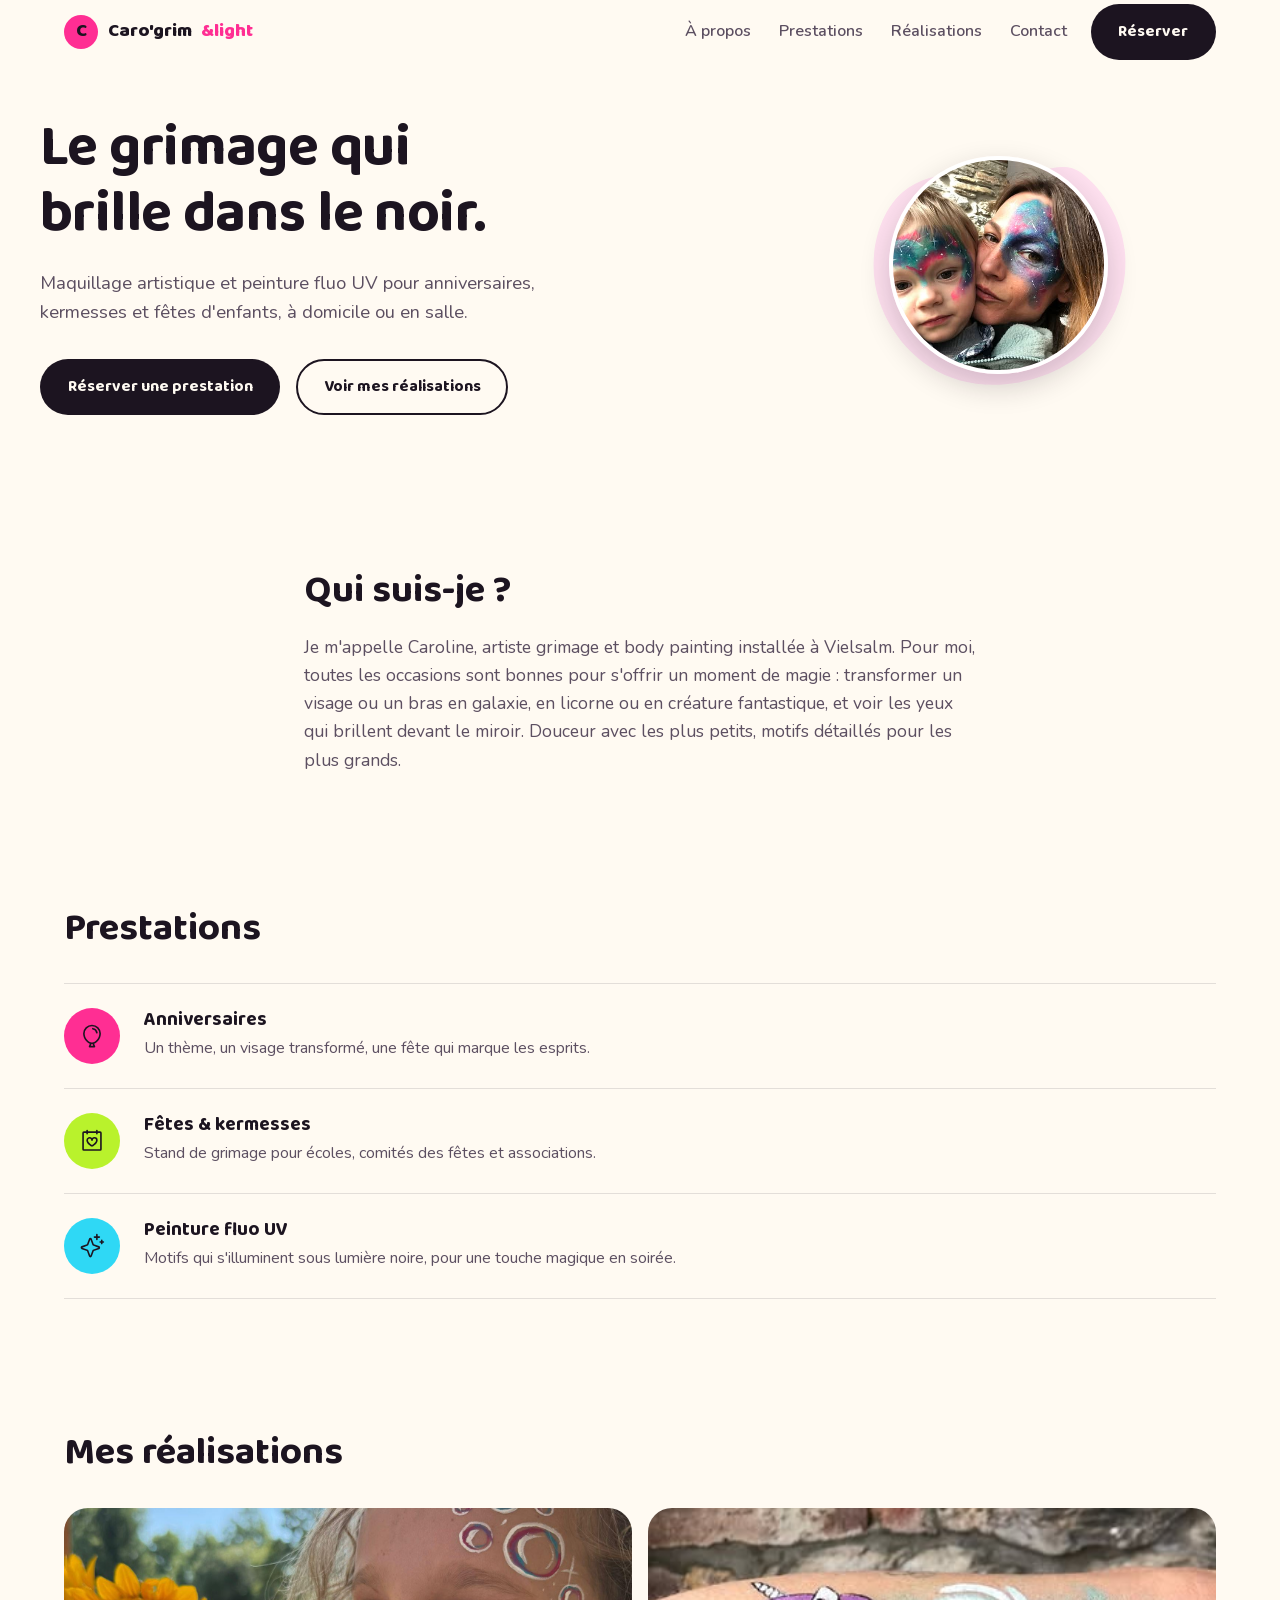
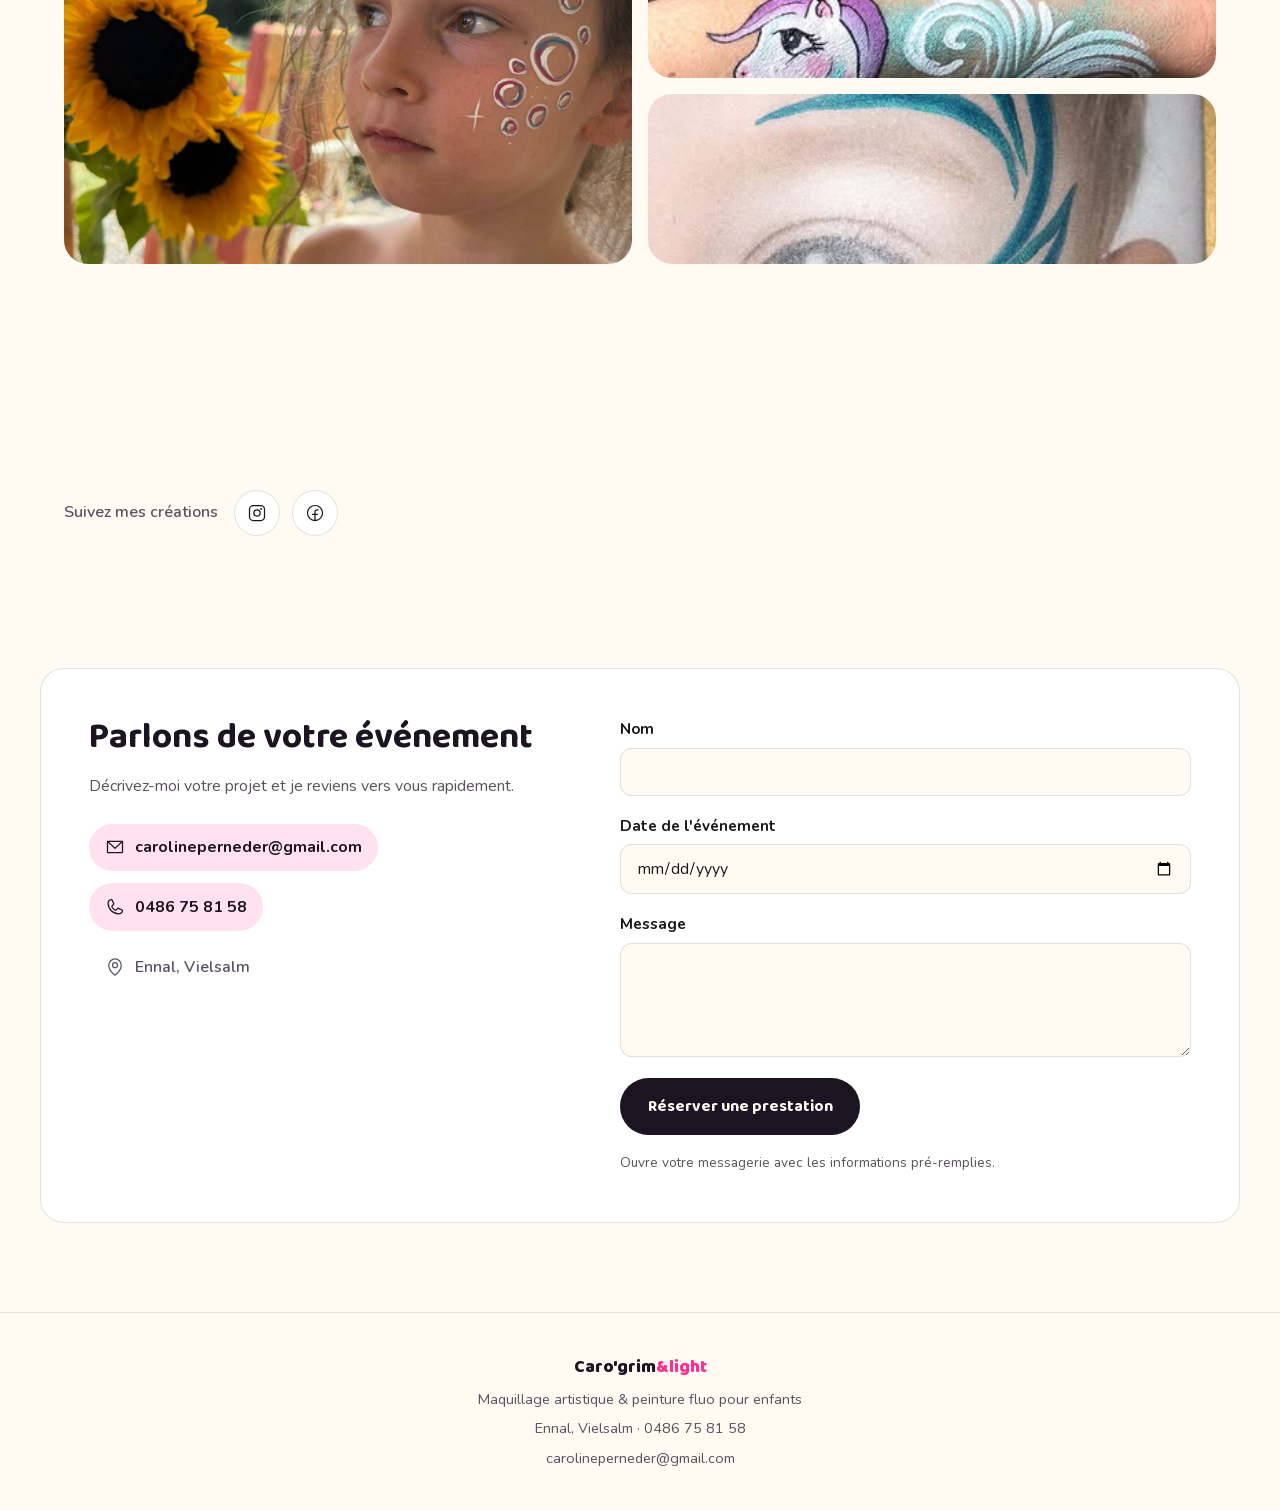
==== index.html @ 5c0d9c8d "Site initial Caro'grim&light Site vitrine pour l'activité de maquillage artistique et peinture fluo," ====
<!DOCTYPE html>
<html lang="fr">
<head>
<meta charset="UTF-8">
<meta name="viewport" content="width=device-width, initial-scale=1.0">
<title>Caro'grim&light — Maquillage artistique &amp; peinture fluo pour enfants</title>
<meta name="description" content="Caro'grim&light : maquillage artistique et peinture fluo UV pour anniversaires, kermesses et fêtes d'enfants.">
<link rel="stylesheet" href="styles.css">
</head>
<body>

<a class="skip-link" href="#contenu">Aller au contenu</a>

<header class="nav">
  <div class="nav-inner">
    <a class="nav-brand" href="#accueil">
      <span class="nav-brand-mark" aria-hidden="true">C</span>
      Caro'grim<span class="accent-text">&amp;light</span>
    </a>
    <nav class="nav-links" aria-label="Navigation principale">
      <a href="#apropos">À propos</a>
      <a href="#prestations">Prestations</a>
      <a href="#realisations">Réalisations</a>
      <a href="#contact">Contact</a>
    </nav>
    <a class="btn btn-primary nav-cta" href="#contact">Réserver</a>
  </div>
</header>

<main id="contenu">

  <section class="hero" id="accueil">
    <div class="hero-inner">
      <div class="hero-copy">
        <h1>Le grimage qui brille dans le noir.</h1>
        <p class="hero-sub">Maquillage artistique et peinture fluo UV pour anniversaires, kermesses et fêtes d'enfants, à domicile ou en salle.</p>
        <div class="hero-actions">
          <a class="btn btn-primary" href="#contact">Réserver une prestation</a>
          <a class="btn btn-ghost" href="#realisations">Voir mes réalisations</a>
        </div>
      </div>
      <div class="hero-visual">
        <div class="avatar-badge">
          <svg class="avatar-blob avatar-blob-1" viewBox="0 0 200 200" aria-hidden="true"><path fill="currentColor" d="M52.6,-58.6C67.4,-47.3,77.8,-29.2,80.1,-9.9C82.5,9.5,76.8,30,64.5,45.3C52.1,60.7,33.2,70.9,13.4,74.7C-6.4,78.6,-27.2,76,-44.5,64.7C-61.8,53.5,-75.6,33.6,-79.1,11.7C-82.6,-10.2,-75.8,-34.1,-61.3,-46.5C-46.9,-58.9,-24.7,-59.8,-3.4,-56.1C17.9,-52.4,37.8,-69.9,52.6,-58.6Z" transform="translate(100 100)"/></svg>
          <img class="avatar-photo" src="assets/images/avatar-caroline.jpg" alt="Caroline, de Caro'grim&light, avec un maquillage artistique galaxie">
        </div>
      </div>
    </div>
  </section>

  <section class="about" id="apropos">
    <div class="section-inner about-inner reveal">
      <h2>Qui suis-je ?</h2>
      <p>Je m'appelle Caroline, artiste grimage et body painting installée à Vielsalm. Pour moi, toutes les occasions sont bonnes pour s'offrir un moment de magie : transformer un visage ou un bras en galaxie, en licorne ou en créature fantastique, et voir les yeux qui brillent devant le miroir. Douceur avec les plus petits, motifs détaillés pour les plus grands.</p>
    </div>
  </section>

  <section class="services" id="prestations">
    <div class="section-inner">
      <h2>Prestations</h2>
      <ul class="service-list">
        <li class="service-row reveal">
          <span class="service-icon service-icon-pink icon-balloon" aria-hidden="true"></span>
          <div class="service-text">
            <h3>Anniversaires</h3>
            <p>Un thème, un visage transformé, une fête qui marque les esprits.</p>
          </div>
        </li>
        <li class="service-row reveal">
          <span class="service-icon service-icon-lime icon-calendar-heart" aria-hidden="true"></span>
          <div class="service-text">
            <h3>Fêtes &amp; kermesses</h3>
            <p>Stand de grimage pour écoles, comités des fêtes et associations.</p>
          </div>
        </li>
        <li class="service-row reveal">
          <span class="service-icon service-icon-sky icon-sparkle" aria-hidden="true"></span>
          <div class="service-text">
            <h3>Peinture fluo UV</h3>
            <p>Motifs qui s'illuminent sous lumière noire, pour une touche magique en soirée.</p>
          </div>
        </li>
      </ul>
    </div>
  </section>

  <section class="gallery" id="realisations">
    <div class="section-inner">
      <h2>Mes réalisations</h2>
      <div class="gallery-grid">
        <div class="gallery-tile gallery-tile-a reveal">
          <img src="assets/images/gallery-sunflower-bubbles.jpg" alt="Maquillage bulles pastel sur le front d'une petite fille, devant des tournesols" loading="lazy">
        </div>
        <div class="gallery-tile gallery-tile-b reveal">
          <img src="assets/images/gallery-unicorn-arm.jpg" alt="Licorne peinte sur un avant-bras" loading="lazy">
        </div>
        <div class="gallery-tile gallery-tile-c reveal">
          <img src="assets/images/gallery-tribal-wave.jpg" alt="Motif tribal bleu près de l'œil" loading="lazy">
        </div>
        <div class="gallery-tile gallery-tile-d reveal">
          <img src="assets/images/gallery-galaxy-child.jpg" alt="Maquillage galaxie sur le visage d'un enfant" loading="lazy">
        </div>
      </div>
      <div class="social-row">
        <p>Suivez mes créations</p>
        <div class="social-links">
          <a class="social-btn" href="#" aria-label="Instagram">
            <span class="icon-instagram" aria-hidden="true"></span>
          </a>
          <a class="social-btn" href="#" aria-label="Facebook">
            <span class="icon-facebook" aria-hidden="true"></span>
          </a>
        </div>
      </div>
    </div>
  </section>

  <section class="contact" id="contact">
    <div class="section-inner contact-inner reveal">
      <div class="contact-copy">
        <h2>Parlons de votre événement</h2>
        <p>Décrivez-moi votre projet et je reviens vers vous rapidement.</p>
        <div class="contact-details">
          <a class="contact-direct" href="mailto:carolineperneder@gmail.com">
            <span class="icon-envelope" aria-hidden="true"></span>
            carolineperneder@gmail.com
          </a>
          <a class="contact-direct" href="tel:+32486758158">
            <span class="icon-phone" aria-hidden="true"></span>
            0486 75 81 58
          </a>
          <p class="contact-location">
            <span class="icon-map-pin" aria-hidden="true"></span>
            Ennal, Vielsalm
          </p>
        </div>
      </div>
      <form class="contact-form" id="contactForm">
        <div class="field">
          <label for="nom">Nom</label>
          <input type="text" id="nom" name="nom" required autocomplete="name">
        </div>
        <div class="field">
          <label for="date">Date de l'événement</label>
          <input type="date" id="date" name="date">
        </div>
        <div class="field">
          <label for="message">Message</label>
          <textarea id="message" name="message" rows="4" required></textarea>
        </div>
        <button type="submit" class="btn btn-primary form-submit">Réserver une prestation</button>
        <p class="form-hint">Ouvre votre messagerie avec les informations pré-remplies.</p>
      </form>
    </div>
  </section>

</main>

<footer class="footer">
  <div class="section-inner footer-inner">
    <p class="footer-brand">Caro'grim<span class="accent-text">&amp;light</span></p>
    <p>Maquillage artistique &amp; peinture fluo pour enfants</p>
    <p>Ennal, Vielsalm &middot; <a href="tel:+32486758158">0486 75 81 58</a></p>
    <a href="mailto:carolineperneder@gmail.com">carolineperneder@gmail.com</a>
  </div>
</footer>

<script src="script.js"></script>
</body>
</html>
---- styles.css ----
/* ---------- Fonts ---------- */
@font-face {
  font-family: 'Baloo 2';
  font-style: normal;
  font-weight: 500 800;
  font-display: swap;
  src: url('assets/fonts/baloo2-variable.woff2') format('woff2');
}
@font-face {
  font-family: 'Nunito';
  font-style: normal;
  font-weight: 300 800;
  font-display: swap;
  src: url('assets/fonts/nunito-variable.woff2') format('woff2');
}

/* ---------- Tokens ---------- */
:root {
  color-scheme: light;
  --bg: #fffaf2;
  --surface: #ffffff;
  --text: #1c1420;
  --text-soft: #5c4f61;
  --border: rgba(28, 20, 32, 0.12);
  --pink: #ff2e93;
  --lime: #b9f22c;
  --sky: #2fd8f5;
  --pink-tint: #ffe1f0;
  --lime-tint: #e9fbc9;
  --sky-tint: #d9f8fd;
  --radius-soft: 24px;
  --radius-field: 12px;
  --shadow-color: 28 20 32;
  --max-w: 1200px;
}

@media (prefers-color-scheme: dark) {
  :root {
    color-scheme: dark;
    --bg: #16101d;
    --surface: #201830;
    --text: #f8f1f6;
    --text-soft: #c6b7cc;
    --border: rgba(248, 241, 246, 0.14);
    --pink: #ff5aa8;
    --lime: #c9ff5e;
    --sky: #5fe6ff;
    --pink-tint: #3a1a30;
    --lime-tint: #22301a;
    --sky-tint: #163038;
    --shadow-color: 0 0 0;
  }
}

* { box-sizing: border-box; }
html { scroll-behavior: smooth; }
@media (prefers-reduced-motion: reduce) {
  html { scroll-behavior: auto; }
}

body {
  margin: 0;
  background: var(--bg);
  color: var(--text);
  font-family: 'Nunito', system-ui, sans-serif;
  font-weight: 400;
  line-height: 1.6;
  -webkit-font-smoothing: antialiased;
}

h1, h2, h3 {
  font-family: 'Baloo 2', system-ui, sans-serif;
  font-weight: 700;
  line-height: 1.15;
  margin: 0;
  color: var(--text);
}

p { margin: 0; }

a {
  color: inherit;
  text-decoration: none;
}

.accent-text { color: var(--pink); }

.skip-link {
  position: absolute;
  left: -999px;
  top: 0;
  background: var(--text);
  color: var(--bg);
  padding: 0.75rem 1.25rem;
  border-radius: 0 0 var(--radius-field) 0;
  z-index: 100;
}
.skip-link:focus {
  left: 0;
}

.section-inner {
  max-width: var(--max-w);
  margin: 0 auto;
  padding: 0 1.5rem;
}

:focus-visible {
  outline: 3px solid var(--pink);
  outline-offset: 3px;
}

/* ---------- Buttons ---------- */
.btn {
  display: inline-flex;
  align-items: center;
  justify-content: center;
  gap: 0.5rem;
  padding: 0.85rem 1.6rem;
  border-radius: 999px;
  font-family: 'Baloo 2', system-ui, sans-serif;
  font-weight: 700;
  font-size: 1rem;
  white-space: nowrap;
  border: 2px solid transparent;
  cursor: pointer;
  transition: transform 0.15s ease, box-shadow 0.2s ease, background 0.2s ease;
}
.btn:active { transform: translateY(1px) scale(0.98); }

.btn-primary {
  background: var(--text);
  color: var(--bg);
}
.btn-primary:hover {
  box-shadow: 0 8px 20px rgb(var(--shadow-color) / 0.22);
  transform: translateY(-2px);
}

.btn-ghost {
  background: transparent;
  color: var(--text);
  border-color: var(--text);
}
.btn-ghost:hover {
  background: var(--text);
  color: var(--bg);
}

/* ---------- Nav ---------- */
.nav {
  position: sticky;
  top: 0;
  z-index: 50;
  background: rgb(var(--shadow-color) / 0);
  backdrop-filter: blur(0px);
}
.nav-inner {
  max-width: var(--max-w);
  margin: 0 auto;
  padding: 0.9rem 1.5rem;
  display: flex;
  align-items: center;
  gap: 1.5rem;
  height: 64px;
}
.nav-brand {
  display: flex;
  align-items: center;
  gap: 0.6rem;
  font-family: 'Baloo 2', system-ui, sans-serif;
  font-weight: 800;
  font-size: 1.15rem;
  margin-right: auto;
}
.nav-brand-mark {
  display: inline-flex;
  align-items: center;
  justify-content: center;
  width: 34px;
  height: 34px;
  border-radius: 999px;
  background: var(--pink);
  color: var(--text);
  font-weight: 800;
}
.nav-links {
  display: flex;
  gap: 1.75rem;
  font-weight: 600;
}
.nav-links a {
  color: var(--text-soft);
  transition: color 0.15s ease;
}
.nav-links a:hover { color: var(--text); }

@media (max-width: 768px) {
  .nav-links { display: none; }
}

/* ---------- Hero ---------- */
.hero {
  padding: clamp(2rem, 4vw, 4rem) 1.5rem clamp(3rem, 6vw, 5rem);
}
.hero-inner {
  max-width: var(--max-w);
  margin: 0 auto;
  display: grid;
  grid-template-columns: 1.15fr 0.85fr;
  gap: clamp(2rem, 5vw, 4rem);
  align-items: center;
}
.hero h1 {
  font-size: clamp(2.4rem, 5vw, 3.6rem);
  letter-spacing: -0.01em;
  max-width: 14ch;
}
.hero-sub {
  margin-top: 1.25rem;
  font-size: 1.15rem;
  color: var(--text-soft);
  max-width: 46ch;
}
.hero-actions {
  margin-top: 2rem;
  display: flex;
  flex-wrap: wrap;
  gap: 1rem;
}

.hero-visual {
  display: flex;
  flex-direction: column;
  align-items: center;
  gap: 1rem;
}
.avatar-badge {
  position: relative;
  width: min(280px, 70vw);
  aspect-ratio: 1;
  display: flex;
  align-items: center;
  justify-content: center;
}
.avatar-blob {
  position: absolute;
  inset: 0;
  width: 100%;
  height: 100%;
}
.avatar-blob-1 { color: var(--pink-tint); transform: scale(1.12); }
.avatar-photo {
  position: relative;
  width: 78%;
  height: 78%;
  border-radius: 999px;
  object-fit: cover;
  border: 4px solid var(--surface);
  box-shadow: 0 12px 30px rgb(var(--shadow-color) / 0.2);
}

@media (max-width: 860px) {
  .hero-inner {
    grid-template-columns: 1fr;
    text-align: center;
  }
  .hero-sub { margin-inline: auto; }
  .hero-actions { justify-content: center; }
  .hero h1 { max-width: none; }
}

/* ---------- About ---------- */
.about {
  padding: clamp(3rem, 6vw, 5rem) 0;
}
.about-inner {
  max-width: 720px;
}
.about h2 {
  font-size: clamp(1.8rem, 3vw, 2.4rem);
  margin-bottom: 1.25rem;
}
.about p {
  font-size: 1.1rem;
  color: var(--text-soft);
}
/* ---------- Services ---------- */
.services {
  padding: clamp(2rem, 5vw, 3.5rem) 0 clamp(3rem, 6vw, 5rem);
}
.services h2 {
  font-size: clamp(1.8rem, 3vw, 2.4rem);
  margin-bottom: 2rem;
}
.service-list {
  list-style: none;
  margin: 0;
  padding: 0;
}
.service-row {
  display: flex;
  align-items: center;
  gap: 1.5rem;
  padding: 1.5rem 0;
  border-bottom: 1px solid var(--border);
}
.service-row:first-child { border-top: 1px solid var(--border); }

.service-icon {
  flex-shrink: 0;
  width: 56px;
  height: 56px;
  border-radius: 999px;
  display: flex;
  align-items: center;
  justify-content: center;
  position: relative;
}
.service-icon::before {
  content: "";
  display: block;
  width: 26px;
  height: 26px;
  background-color: var(--text);
  -webkit-mask-size: contain;
  mask-size: contain;
  -webkit-mask-repeat: no-repeat;
  mask-repeat: no-repeat;
  -webkit-mask-position: center;
  mask-position: center;
}
.service-icon-pink { background: var(--pink); }
.service-icon-lime { background: var(--lime); }
.service-icon-sky { background: var(--sky); }
.icon-balloon::before { -webkit-mask-image: url('assets/icons/balloon.svg'); mask-image: url('assets/icons/balloon.svg'); }
.icon-calendar-heart::before { -webkit-mask-image: url('assets/icons/calendar-heart.svg'); mask-image: url('assets/icons/calendar-heart.svg'); }
.icon-sparkle::before { -webkit-mask-image: url('assets/icons/sparkle.svg'); mask-image: url('assets/icons/sparkle.svg'); }

.service-text h3 {
  font-size: 1.2rem;
  margin-bottom: 0.3rem;
}
.service-text p {
  color: var(--text-soft);
}

/* ---------- Gallery ---------- */
.gallery {
  padding: clamp(2rem, 5vw, 3.5rem) 0 clamp(3rem, 6vw, 5rem);
}
.gallery h2 {
  font-size: clamp(1.8rem, 3vw, 2.4rem);
  margin-bottom: 2rem;
}
.gallery-grid {
  display: grid;
  grid-template-columns: repeat(6, 1fr);
  grid-auto-rows: 170px;
  gap: 1rem;
}
.gallery-tile {
  position: relative;
  border-radius: var(--radius-soft);
  overflow: hidden;
  background: var(--surface);
}
.gallery-tile img {
  position: absolute;
  inset: 0;
  width: 100%;
  height: 100%;
  object-fit: cover;
  transition: transform 0.4s cubic-bezier(0.16, 1, 0.3, 1);
}
.gallery-tile:hover img { transform: scale(1.05); }

.gallery-tile-a { grid-column: span 3; grid-row: span 2; }
.gallery-tile-b { grid-column: span 3; grid-row: span 1; }
.gallery-tile-c { grid-column: span 3; grid-row: span 1; }
.gallery-tile-d { grid-column: span 6; grid-row: span 1; }

@media (max-width: 768px) {
  .gallery-grid { grid-template-columns: repeat(2, 1fr); grid-auto-rows: 180px; }
  .gallery-tile-a { grid-column: span 2; grid-row: span 2; }
  .gallery-tile-b, .gallery-tile-c { grid-column: span 1; grid-row: span 1; }
  .gallery-tile-d { grid-column: span 2; grid-row: span 1; }
}

.social-row {
  margin-top: 2.5rem;
  display: flex;
  align-items: center;
  gap: 1rem;
  flex-wrap: wrap;
}
.social-row p {
  font-weight: 600;
  color: var(--text-soft);
}
.social-links {
  display: flex;
  gap: 0.75rem;
}
.social-btn {
  display: flex;
  align-items: center;
  justify-content: center;
  width: 46px;
  height: 46px;
  border-radius: 999px;
  background: var(--surface);
  border: 1px solid var(--border);
  transition: transform 0.15s ease, background 0.2s ease;
}
.social-btn:hover {
  background: var(--text);
  transform: translateY(-2px);
}
.social-btn:hover [class^="icon-"] {
  background-color: var(--bg);
}
.icon-instagram, .icon-facebook, .icon-envelope {
  width: 20px;
  height: 20px;
  background-color: var(--text);
  -webkit-mask-size: contain;
  mask-size: contain;
  -webkit-mask-repeat: no-repeat;
  mask-repeat: no-repeat;
  -webkit-mask-position: center;
  mask-position: center;
}
.icon-instagram { -webkit-mask-image: url('assets/icons/instagram-logo.svg'); mask-image: url('assets/icons/instagram-logo.svg'); }
.icon-facebook { -webkit-mask-image: url('assets/icons/facebook-logo.svg'); mask-image: url('assets/icons/facebook-logo.svg'); }
.icon-envelope { -webkit-mask-image: url('assets/icons/envelope-simple.svg'); mask-image: url('assets/icons/envelope-simple.svg'); flex-shrink: 0; }

/* ---------- Contact ---------- */
.contact {
  padding: clamp(2rem, 5vw, 3.5rem) 0 clamp(4rem, 7vw, 6rem);
}
.contact-inner {
  display: grid;
  grid-template-columns: 0.9fr 1.1fr;
  gap: clamp(2rem, 5vw, 4rem);
  background: var(--surface);
  border: 1px solid var(--border);
  border-radius: var(--radius-soft);
  padding: clamp(1.75rem, 4vw, 3rem);
}
.contact-copy h2 {
  font-size: clamp(1.7rem, 3vw, 2.2rem);
  margin-bottom: 1rem;
}
.contact-copy p {
  color: var(--text-soft);
  margin-bottom: 1.5rem;
}
.contact-details {
  display: flex;
  flex-direction: column;
  align-items: flex-start;
  gap: 0.75rem;
}
.contact-direct {
  display: inline-flex;
  align-items: center;
  gap: 0.6rem;
  font-weight: 700;
  color: var(--text);
  padding: 0.7rem 1rem;
  border-radius: 999px;
  background: var(--pink-tint);
  transition: transform 0.15s ease;
}
.contact-direct:hover { transform: translateY(-2px); }

.contact-location {
  display: inline-flex;
  align-items: center;
  gap: 0.6rem;
  color: var(--text-soft);
  font-weight: 600;
  padding: 0.7rem 1rem;
}
.icon-phone, .icon-map-pin {
  width: 20px;
  height: 20px;
  flex-shrink: 0;
  background-color: var(--text);
  -webkit-mask-size: contain;
  mask-size: contain;
  -webkit-mask-repeat: no-repeat;
  mask-repeat: no-repeat;
  -webkit-mask-position: center;
  mask-position: center;
}
.contact-location .icon-map-pin { background-color: var(--text-soft); }
.icon-phone { -webkit-mask-image: url('assets/icons/phone.svg'); mask-image: url('assets/icons/phone.svg'); }
.icon-map-pin { -webkit-mask-image: url('assets/icons/map-pin.svg'); mask-image: url('assets/icons/map-pin.svg'); }

.contact-form {
  display: flex;
  flex-direction: column;
  gap: 1.1rem;
}
.field {
  display: flex;
  flex-direction: column;
  gap: 0.4rem;
}
.field label {
  font-weight: 700;
  font-size: 0.95rem;
}
.field input,
.field textarea {
  font-family: inherit;
  font-size: 1rem;
  color: var(--text);
  background: var(--bg);
  border: 1.5px solid var(--border);
  border-radius: var(--radius-field);
  padding: 0.75rem 1rem;
  resize: vertical;
}
.field input:focus,
.field textarea:focus {
  outline: none;
  border-color: var(--pink);
  box-shadow: 0 0 0 3px var(--pink-tint);
}
.field input::placeholder,
.field textarea::placeholder {
  color: var(--text-soft);
}

.form-submit { align-self: flex-start; margin-top: 0.25rem; }
.form-hint {
  font-size: 0.85rem;
  color: var(--text-soft);
}

@media (max-width: 860px) {
  .contact-inner { grid-template-columns: 1fr; }
}

/* ---------- Footer ---------- */
.footer {
  border-top: 1px solid var(--border);
  padding: 2.5rem 0;
}
.footer-inner {
  display: flex;
  flex-direction: column;
  align-items: center;
  gap: 0.4rem;
  text-align: center;
  color: var(--text-soft);
  font-size: 0.9rem;
}
.footer-brand {
  font-family: 'Baloo 2', system-ui, sans-serif;
  font-weight: 800;
  font-size: 1.1rem;
  color: var(--text);
}
.footer a:hover { color: var(--pink); }

/* ---------- Scroll reveal ---------- */
.reveal {
  opacity: 0;
  transform: translateY(18px);
  transition: opacity 0.6s cubic-bezier(0.16, 1, 0.3, 1), transform 0.6s cubic-bezier(0.16, 1, 0.3, 1);
}
.reveal.is-visible {
  opacity: 1;
  transform: translateY(0);
}
@media (prefers-reduced-motion: reduce) {
  .reveal { opacity: 1; transform: none; transition: none; }
}
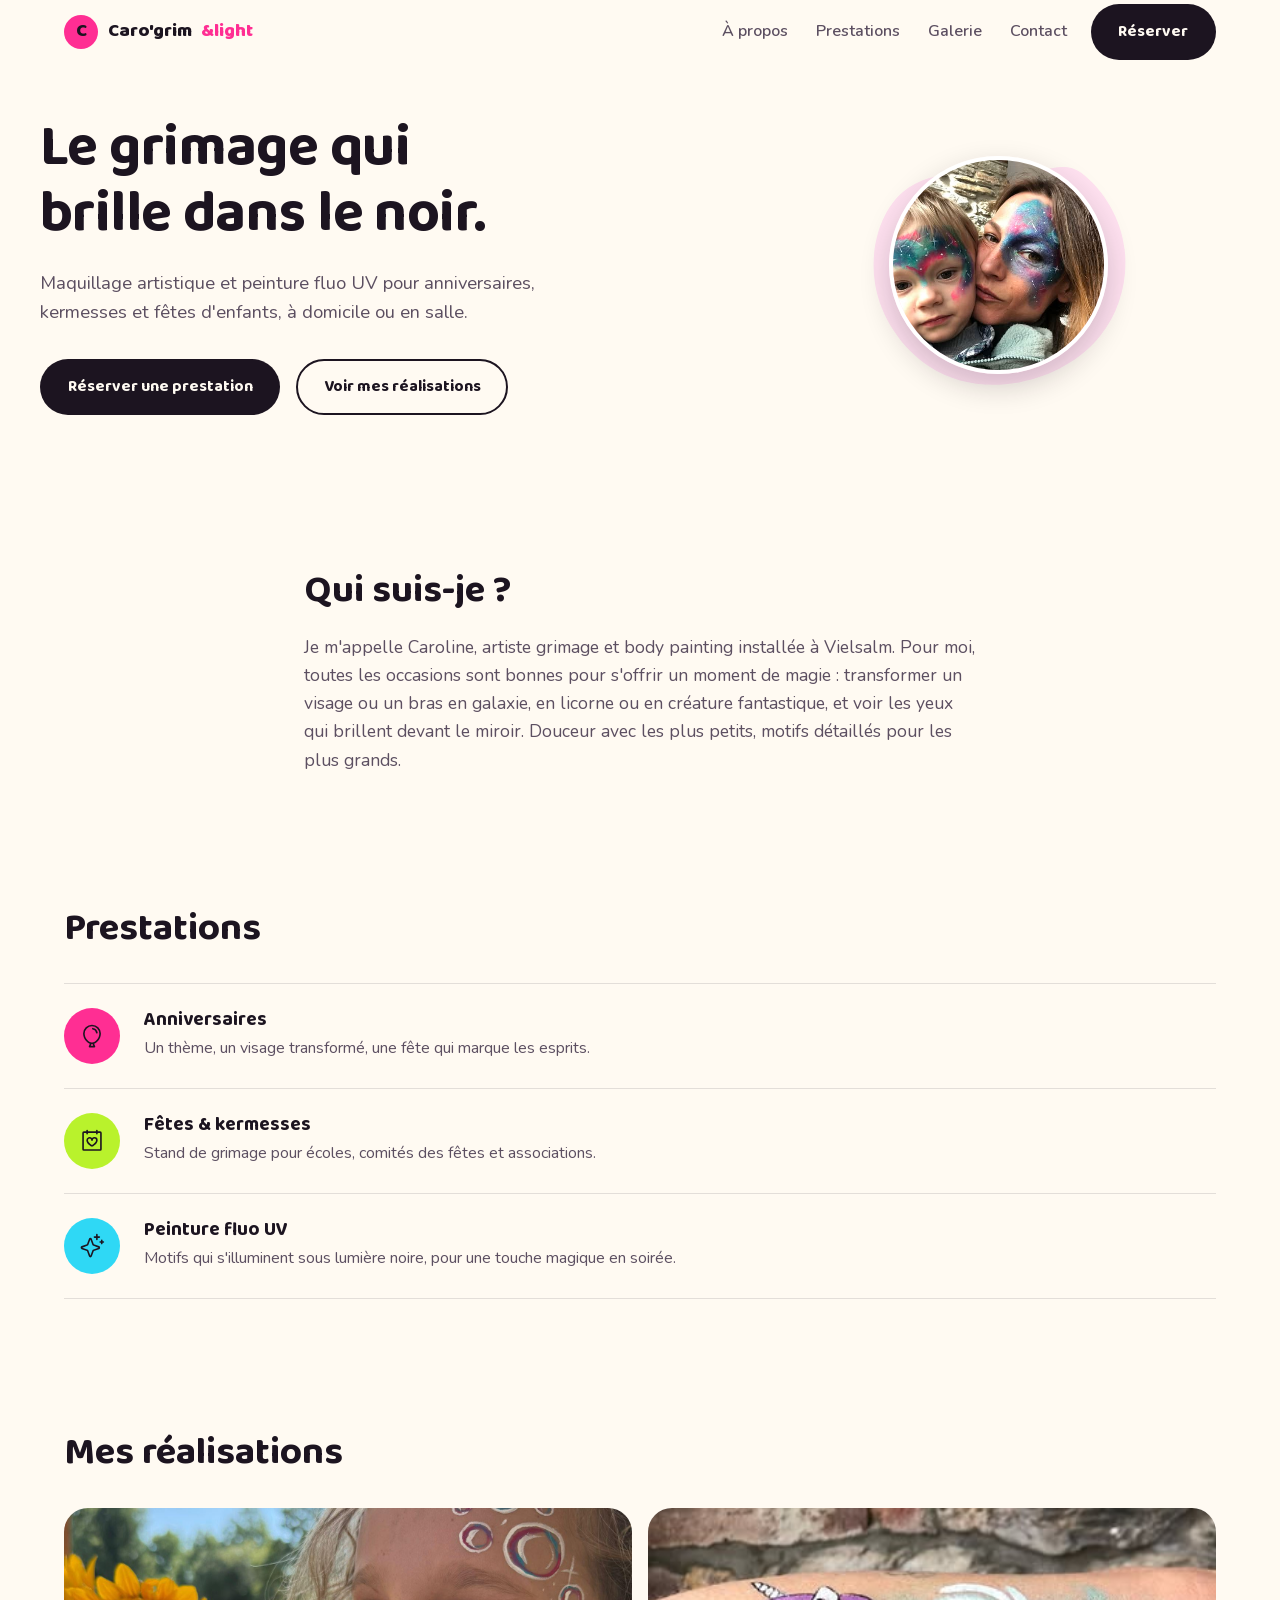
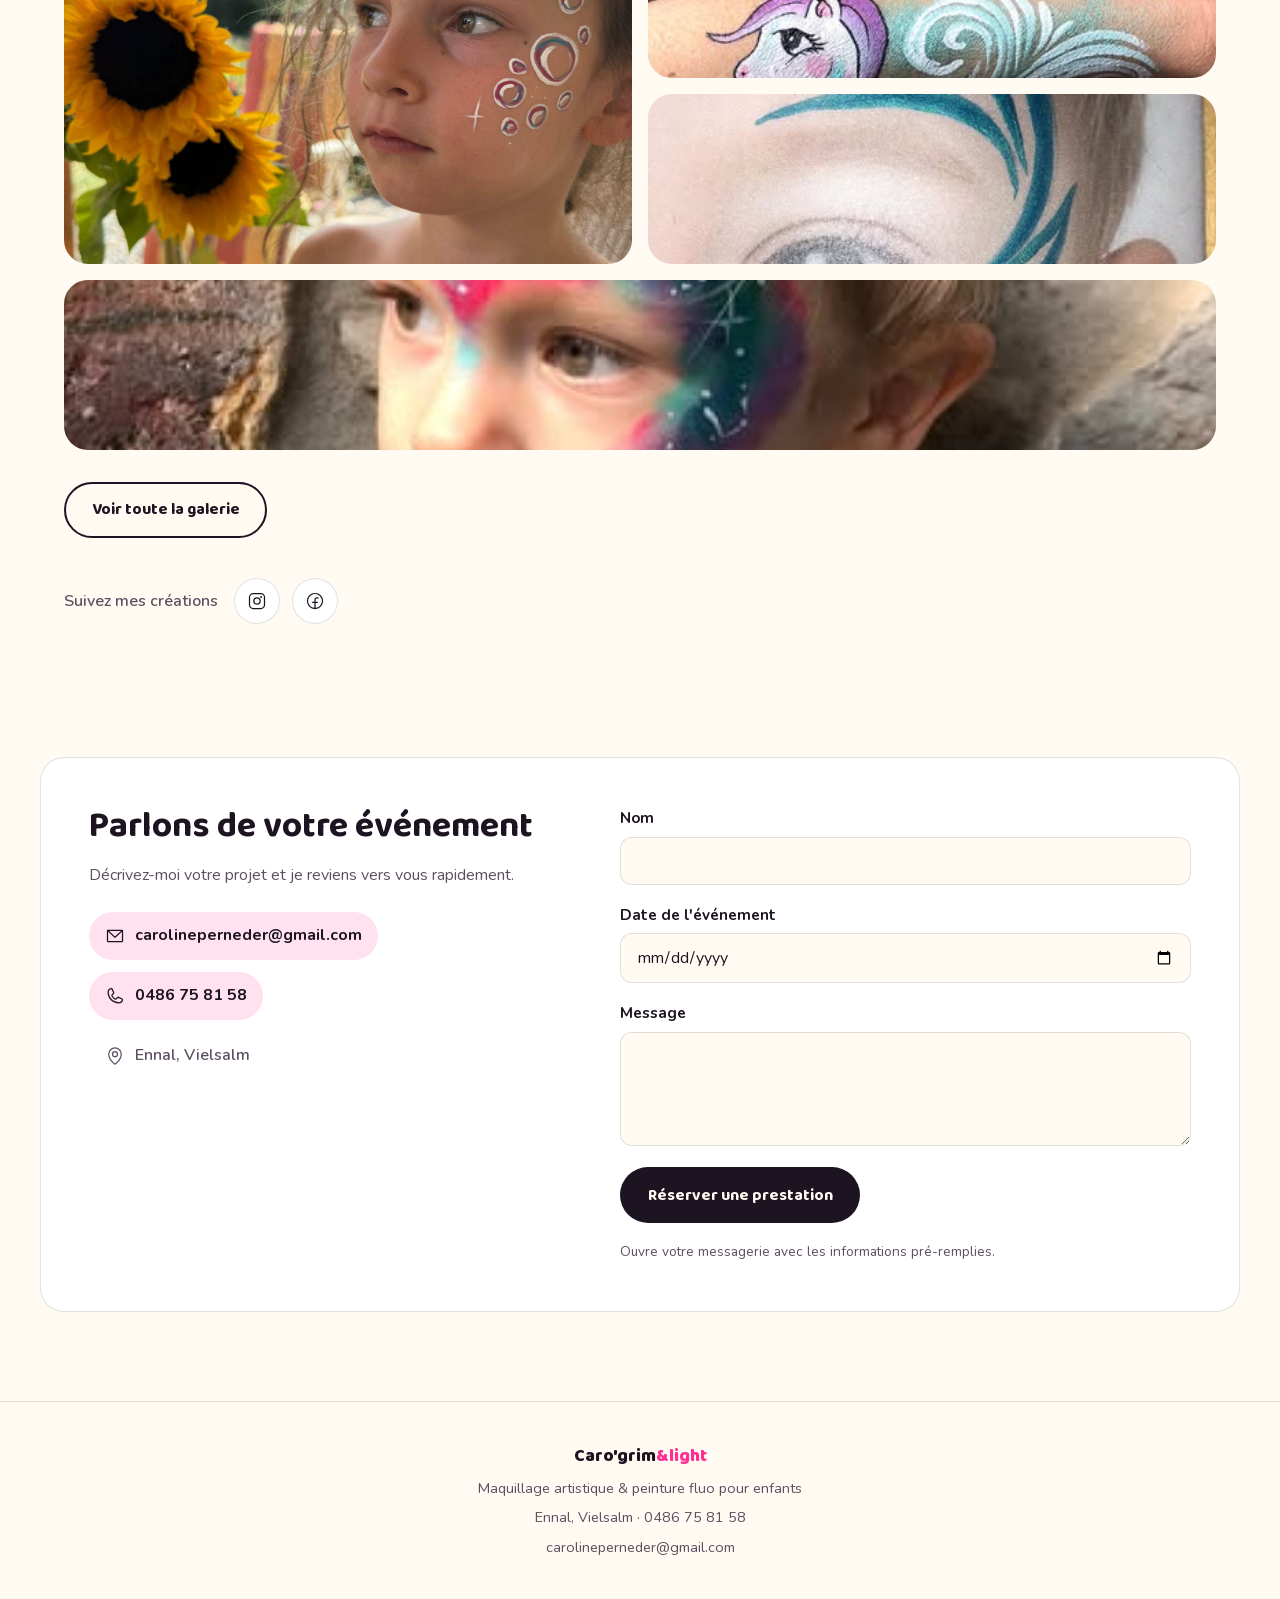
==== commit f1c6d94f: "Galerie cliquable avec agrandissement et page dédiée Les photos de réalisations ouvrent désormais un" ====
--- a/index.html
+++ b/index.html
@@ -20,7 +20,7 @@
     <nav class="nav-links" aria-label="Navigation principale">
       <a href="#apropos">À propos</a>
       <a href="#prestations">Prestations</a>
-      <a href="#realisations">Réalisations</a>
+      <a href="galerie.html">Galerie</a>
       <a href="#contact">Contact</a>
     </nav>
     <a class="btn btn-primary nav-cta" href="#contact">Réserver</a>
@@ -88,19 +88,20 @@
     <div class="section-inner">
       <h2>Mes réalisations</h2>
       <div class="gallery-grid">
-        <div class="gallery-tile gallery-tile-a reveal">
+        <button type="button" class="gallery-tile gallery-tile-a reveal lightbox-trigger" data-full="assets/images/gallery-sunflower-bubbles.jpg" data-caption="Maquillage bulles pastel sur le front d'une petite fille, devant des tournesols">
           <img src="assets/images/gallery-sunflower-bubbles.jpg" alt="Maquillage bulles pastel sur le front d'une petite fille, devant des tournesols" loading="lazy">
-        </div>
-        <div class="gallery-tile gallery-tile-b reveal">
+        </button>
+        <button type="button" class="gallery-tile gallery-tile-b reveal lightbox-trigger" data-full="assets/images/gallery-unicorn-arm.jpg" data-caption="Licorne peinte sur un avant-bras">
           <img src="assets/images/gallery-unicorn-arm.jpg" alt="Licorne peinte sur un avant-bras" loading="lazy">
-        </div>
-        <div class="gallery-tile gallery-tile-c reveal">
+        </button>
+        <button type="button" class="gallery-tile gallery-tile-c reveal lightbox-trigger" data-full="assets/images/gallery-tribal-wave.jpg" data-caption="Motif tribal bleu près de l'œil">
           <img src="assets/images/gallery-tribal-wave.jpg" alt="Motif tribal bleu près de l'œil" loading="lazy">
-        </div>
-        <div class="gallery-tile gallery-tile-d reveal">
+        </button>
+        <button type="button" class="gallery-tile gallery-tile-d reveal lightbox-trigger" data-full="assets/images/gallery-galaxy-child.jpg" data-caption="Maquillage galaxie sur le visage d'un enfant">
           <img src="assets/images/gallery-galaxy-child.jpg" alt="Maquillage galaxie sur le visage d'un enfant" loading="lazy">
-        </div>
+        </button>
       </div>
+      <a class="btn btn-ghost gallery-cta" href="galerie.html">Voir toute la galerie</a>
       <div class="social-row">
         <p>Suivez mes créations</p>
         <div class="social-links">
--- a/styles.css
+++ b/styles.css
@@ -361,9 +361,16 @@
 }
 .gallery-tile {
   position: relative;
+  display: block;
+  width: 100%;
+  border: none;
+  padding: 0;
+  margin: 0;
   border-radius: var(--radius-soft);
   overflow: hidden;
   background: var(--surface);
+  cursor: pointer;
+  font: inherit;
 }
 .gallery-tile img {
   position: absolute;
@@ -373,7 +380,46 @@
   object-fit: cover;
   transition: transform 0.4s cubic-bezier(0.16, 1, 0.3, 1);
 }
+.gallery-tile::after {
+  content: "";
+  position: absolute;
+  inset: 0;
+  background: rgb(var(--shadow-color) / 0);
+  transition: background 0.2s ease;
+}
+.gallery-tile::before {
+  content: "";
+  position: absolute;
+  top: 1rem;
+  right: 1rem;
+  width: 36px;
+  height: 36px;
+  border-radius: 999px;
+  background-color: var(--surface);
+  box-shadow: 0 4px 14px rgb(var(--shadow-color) / 0.25);
+  -webkit-mask-image: url('assets/icons/magnifying-glass-plus.svg');
+  mask-image: url('assets/icons/magnifying-glass-plus.svg');
+  -webkit-mask-size: 18px;
+  mask-size: 18px;
+  -webkit-mask-repeat: no-repeat;
+  mask-repeat: no-repeat;
+  -webkit-mask-position: center;
+  mask-position: center;
+  opacity: 0;
+  transform: translateY(-6px);
+  transition: opacity 0.2s ease, transform 0.2s ease;
+}
 .gallery-tile:hover img { transform: scale(1.05); }
+.gallery-tile:hover::after { background: rgb(var(--shadow-color) / 0.12); }
+.gallery-tile:hover::before,
+.gallery-tile:focus-visible::before {
+  opacity: 1;
+  transform: translateY(0);
+}
+
+.gallery-cta {
+  margin-top: 2rem;
+}
 
 .gallery-tile-a { grid-column: span 3; grid-row: span 2; }
 .gallery-tile-b { grid-column: span 3; grid-row: span 1; }
@@ -580,3 +626,172 @@
 @media (prefers-reduced-motion: reduce) {
   .reveal { opacity: 1; transform: none; transition: none; }
 }
+
+/* ---------- Gallery page ---------- */
+.gallery-page-header {
+  padding: clamp(2.5rem, 6vw, 4.5rem) 0 clamp(1.5rem, 3vw, 2.5rem);
+}
+.gallery-page-header h1 {
+  font-size: clamp(2rem, 4vw, 2.8rem);
+  margin-bottom: 0.75rem;
+}
+.gallery-page-header p {
+  color: var(--text-soft);
+  font-size: 1.1rem;
+  max-width: 60ch;
+}
+
+.gallery-full {
+  padding: 0 0 clamp(3rem, 6vw, 5rem);
+}
+.gallery-full-grid {
+  display: grid;
+  grid-template-columns: repeat(auto-fill, minmax(240px, 1fr));
+  gap: 1rem;
+}
+.gallery-full-tile {
+  position: relative;
+  display: block;
+  width: 100%;
+  aspect-ratio: 1;
+  border: none;
+  padding: 0;
+  margin: 0;
+  border-radius: var(--radius-soft);
+  overflow: hidden;
+  background: var(--surface);
+  cursor: pointer;
+  font: inherit;
+}
+.gallery-full-tile img {
+  position: absolute;
+  inset: 0;
+  width: 100%;
+  height: 100%;
+  object-fit: cover;
+  transition: transform 0.4s cubic-bezier(0.16, 1, 0.3, 1);
+}
+.gallery-full-tile::after {
+  content: "";
+  position: absolute;
+  inset: 0;
+  background: rgb(var(--shadow-color) / 0);
+  transition: background 0.2s ease;
+}
+.gallery-full-tile::before {
+  content: "";
+  position: absolute;
+  top: 0.85rem;
+  right: 0.85rem;
+  width: 34px;
+  height: 34px;
+  border-radius: 999px;
+  background-color: var(--surface);
+  box-shadow: 0 4px 14px rgb(var(--shadow-color) / 0.25);
+  -webkit-mask-image: url('assets/icons/magnifying-glass-plus.svg');
+  mask-image: url('assets/icons/magnifying-glass-plus.svg');
+  -webkit-mask-size: 17px;
+  mask-size: 17px;
+  -webkit-mask-repeat: no-repeat;
+  mask-repeat: no-repeat;
+  -webkit-mask-position: center;
+  mask-position: center;
+  opacity: 0;
+  transform: translateY(-6px);
+  transition: opacity 0.2s ease, transform 0.2s ease;
+}
+.gallery-full-tile:hover img { transform: scale(1.05); }
+.gallery-full-tile:hover::after { background: rgb(var(--shadow-color) / 0.12); }
+.gallery-full-tile:hover::before,
+.gallery-full-tile:focus-visible::before {
+  opacity: 1;
+  transform: translateY(0);
+}
+
+/* ---------- Lightbox ---------- */
+.lightbox-overlay {
+  position: fixed;
+  inset: 0;
+  z-index: 300;
+  display: flex;
+  align-items: center;
+  justify-content: center;
+  padding: clamp(1rem, 5vw, 4rem);
+  background: rgb(var(--shadow-color) / 0.92);
+  opacity: 0;
+  pointer-events: none;
+  transition: opacity 0.25s ease;
+}
+.lightbox-overlay.is-open {
+  opacity: 1;
+  pointer-events: auto;
+}
+.lightbox-figure {
+  position: relative;
+  max-width: min(1100px, 92vw);
+  max-height: 88vh;
+  display: flex;
+  flex-direction: column;
+  align-items: center;
+  gap: 0.75rem;
+}
+.lightbox-img {
+  max-width: 100%;
+  max-height: 78vh;
+  border-radius: var(--radius-soft);
+  box-shadow: 0 24px 60px rgb(0 0 0 / 0.45);
+  background: var(--surface);
+  opacity: 0;
+  transform: scale(0.97);
+  transition: opacity 0.25s ease, transform 0.25s ease;
+}
+.lightbox-overlay.is-open .lightbox-img {
+  opacity: 1;
+  transform: scale(1);
+}
+.lightbox-caption {
+  color: #f8f1f6;
+  font-size: 0.95rem;
+  text-align: center;
+  max-width: 60ch;
+}
+.lightbox-close,
+.lightbox-nav {
+  position: absolute;
+  display: flex;
+  align-items: center;
+  justify-content: center;
+  width: 44px;
+  height: 44px;
+  border-radius: 999px;
+  border: none;
+  background: var(--surface);
+  cursor: pointer;
+  transition: transform 0.15s ease;
+}
+.lightbox-close:hover,
+.lightbox-nav:hover { transform: scale(1.06); }
+.lightbox-close {
+  top: -14px;
+  right: -14px;
+}
+@media (max-width: 640px) {
+  .lightbox-close { top: -46px; right: 0; }
+}
+.lightbox-nav.prev { left: clamp(0.5rem, 3vw, 2rem); }
+.lightbox-nav.next { right: clamp(0.5rem, 3vw, 2rem); }
+.lightbox-close .icon-x,
+.lightbox-nav .icon-caret {
+  width: 18px;
+  height: 18px;
+  background-color: var(--text);
+  -webkit-mask-size: contain;
+  mask-size: contain;
+  -webkit-mask-repeat: no-repeat;
+  mask-repeat: no-repeat;
+  -webkit-mask-position: center;
+  mask-position: center;
+}
+.lightbox-close .icon-x { -webkit-mask-image: url('assets/icons/x.svg'); mask-image: url('assets/icons/x.svg'); }
+.lightbox-nav.prev .icon-caret { -webkit-mask-image: url('assets/icons/caret-left.svg'); mask-image: url('assets/icons/caret-left.svg'); }
+.lightbox-nav.next .icon-caret { -webkit-mask-image: url('assets/icons/caret-right.svg'); mask-image: url('assets/icons/caret-right.svg'); }
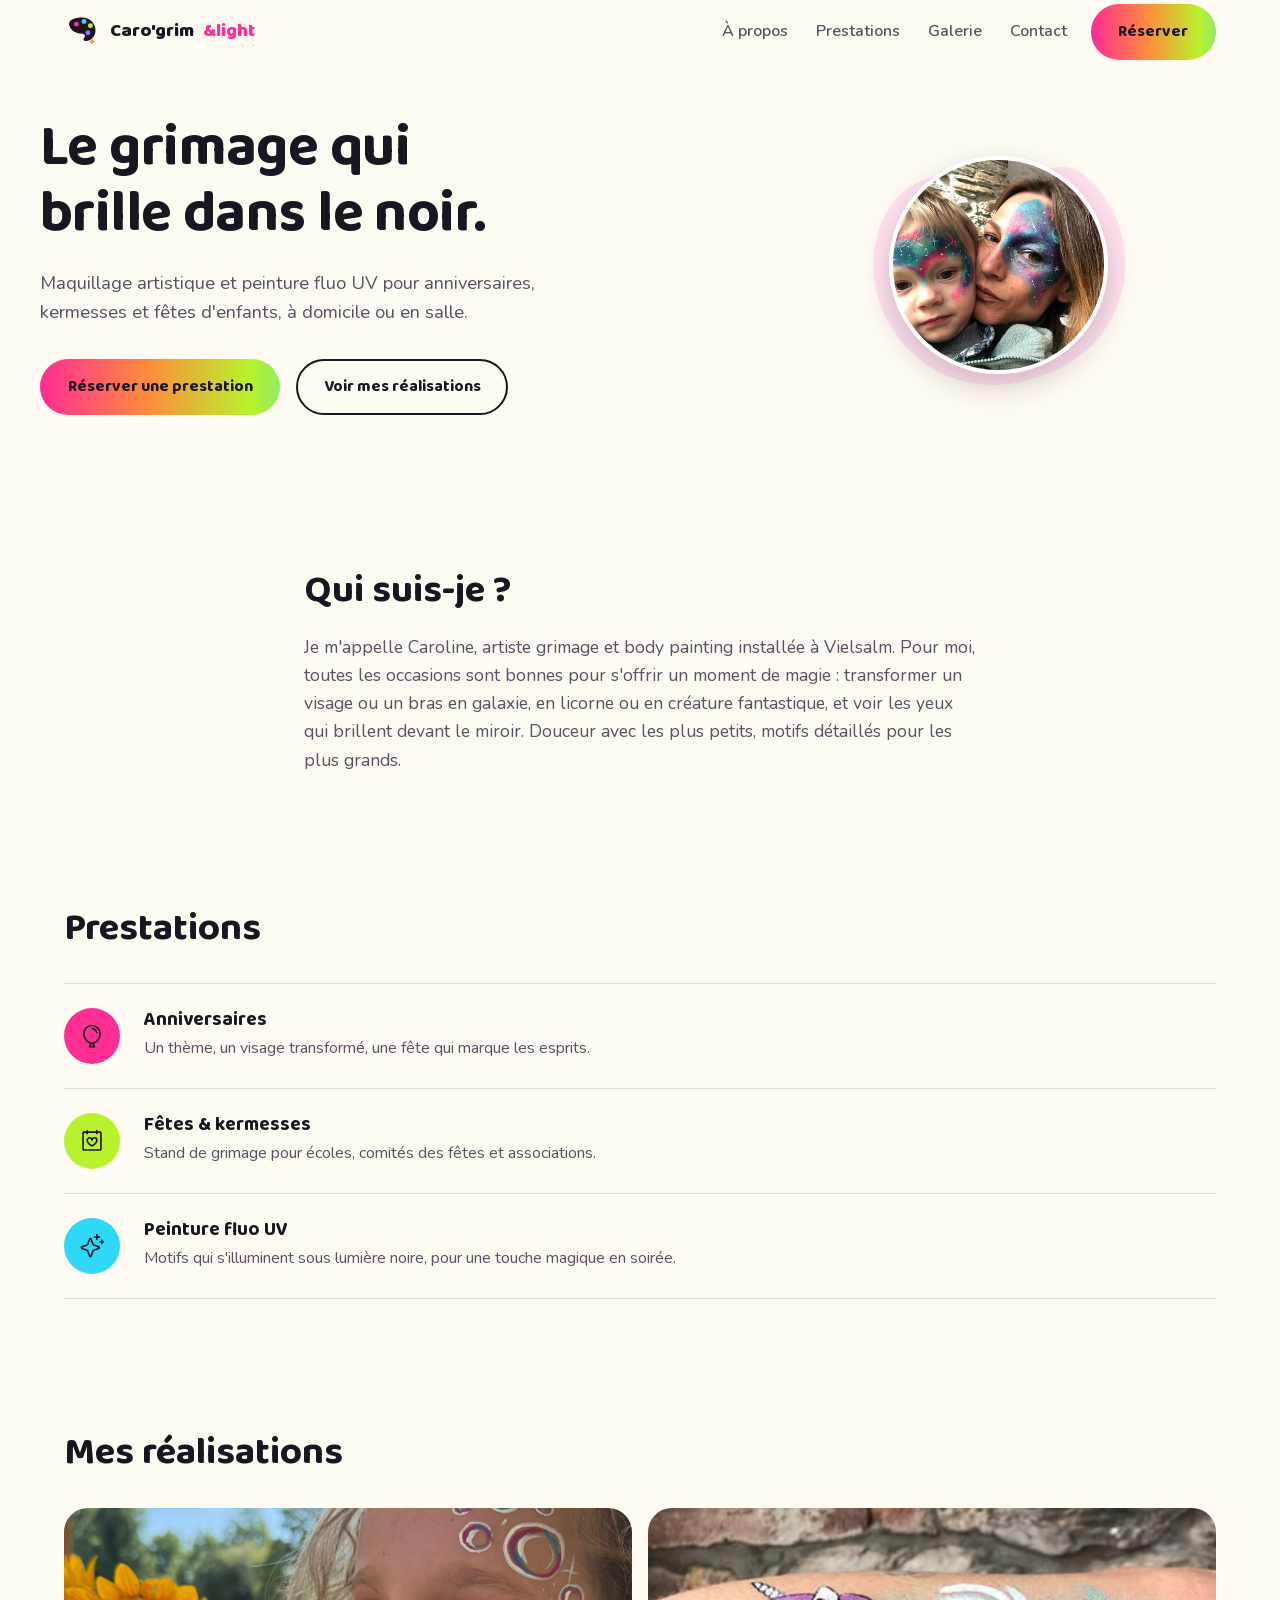
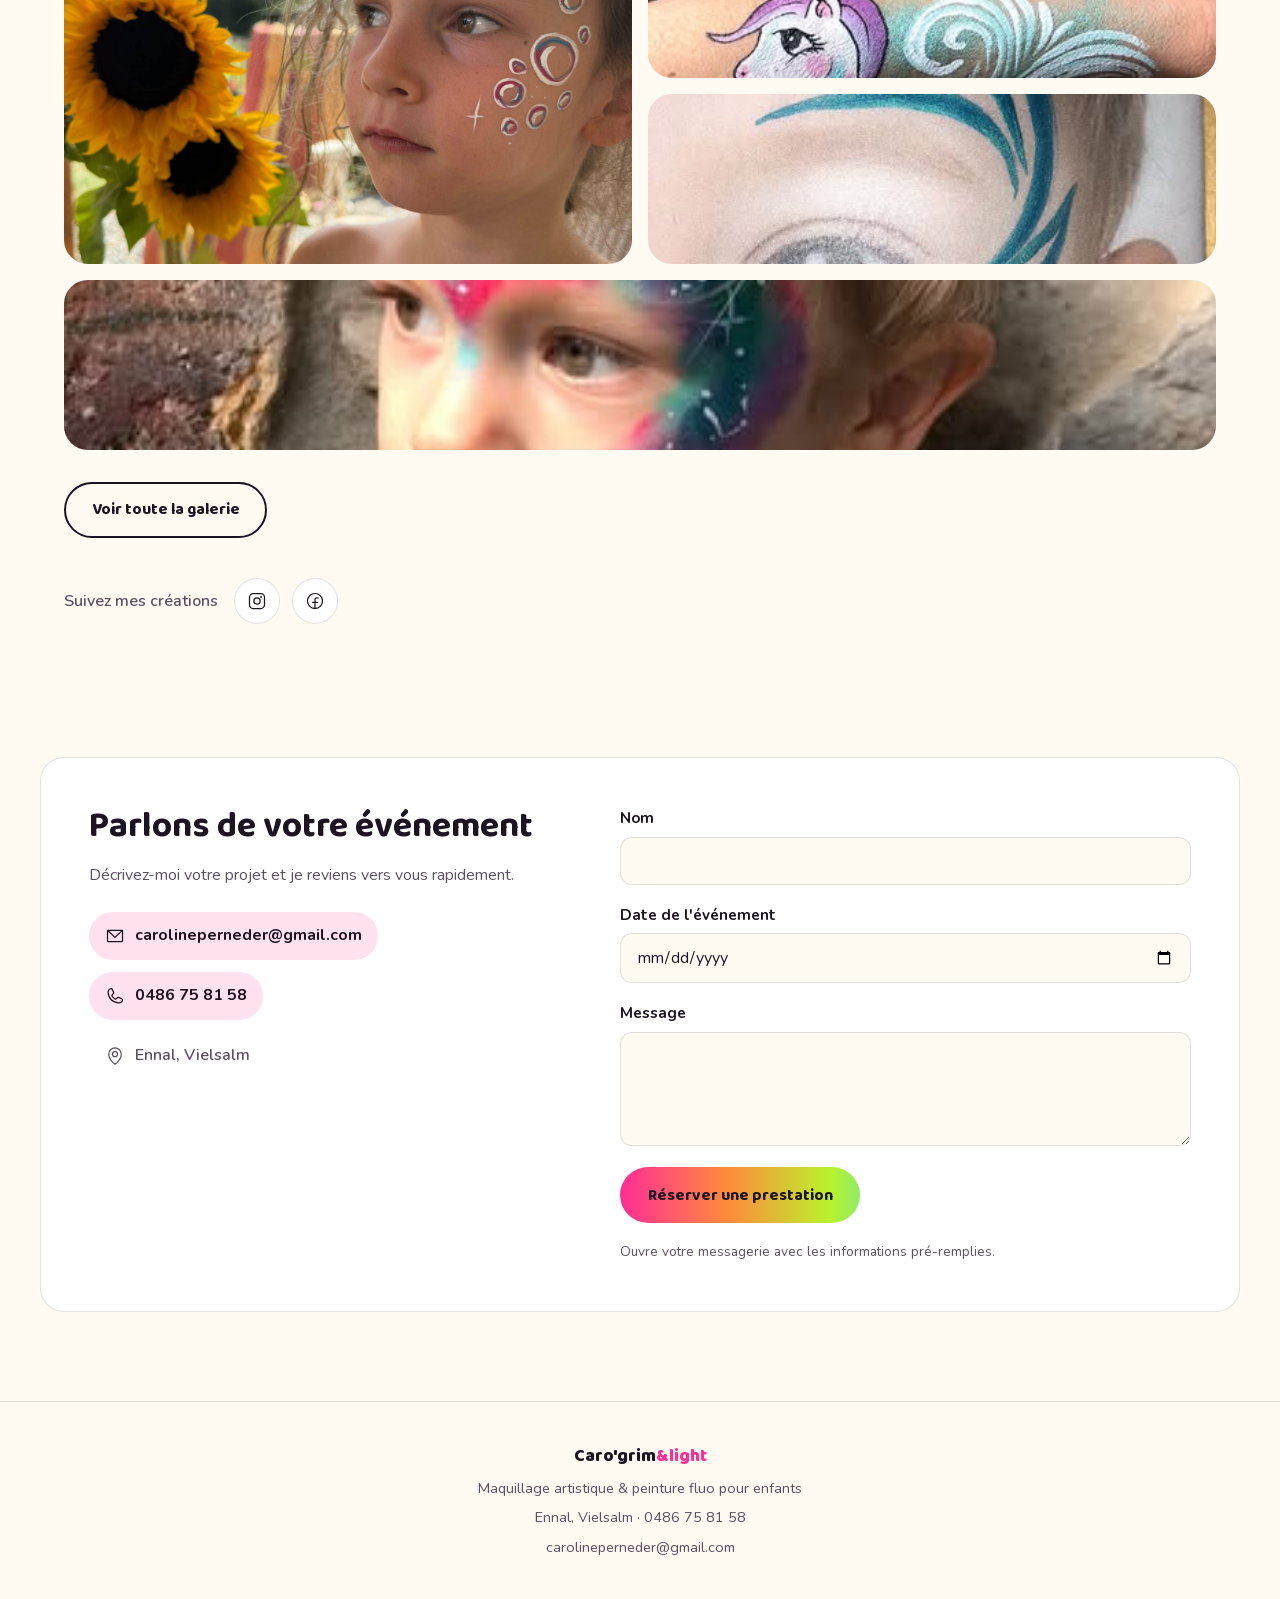
==== commit 7b50036a: "Logo, bouton arc-en-ciel et galerie complète (69 nouvelles photos) - Nouveau logo (palette de peintr" ====
--- a/index.html
+++ b/index.html
@@ -6,6 +6,7 @@
 <title>Caro'grim&light — Maquillage artistique &amp; peinture fluo pour enfants</title>
 <meta name="description" content="Caro'grim&light : maquillage artistique et peinture fluo UV pour anniversaires, kermesses et fêtes d'enfants.">
 <link rel="stylesheet" href="styles.css">
+<link rel="icon" type="image/svg+xml" href="assets/images/logo-mark.svg">
 </head>
 <body>
 
@@ -14,7 +15,14 @@
 <header class="nav">
   <div class="nav-inner">
     <a class="nav-brand" href="#accueil">
-      <span class="nav-brand-mark" aria-hidden="true">C</span>
+      <svg class="nav-logo" viewBox="0 0 64 64" aria-hidden="true">
+        <path d="M32 6C46 6 56 16 56 29C56 40 48 48 39 48C35 48 33.5 45 36 42C38.5 39 37 35 32 35C19 35 9 27 9 17C9 10.5 18.5 6 32 6Z" fill="#1c1420"/>
+        <circle cx="22" cy="18" r="4.4" fill="#ff2e93"/>
+        <circle cx="35.5" cy="13.5" r="4.4" fill="#2fd8f5"/>
+        <circle cx="47" cy="21" r="4.4" fill="#b9f22c"/>
+        <circle cx="42.5" cy="33.5" r="4.4" fill="#9a6bff"/>
+        <path d="M50 43l1.8 4 4 1.8-4 1.8-1.8 4-1.8-4-4-1.8 4-1.8z" fill="#ff8a3d"/>
+      </svg>
       Caro'grim<span class="accent-text">&amp;light</span>
     </a>
     <nav class="nav-links" aria-label="Navigation principale">
--- a/styles.css
+++ b/styles.css
@@ -129,12 +129,19 @@
 .btn:active { transform: translateY(1px) scale(0.98); }
 
 .btn-primary {
-  background: var(--text);
-  color: var(--bg);
+  background: linear-gradient(90deg, #ff2e93, #ff8a3d, #b9f22c, #2fd8f5, #9a6bff, #ff2e93);
+  background-size: 220% 100%;
+  background-position: 0% 0%;
+  color: #1c1420;
+  transition: transform 0.15s ease, box-shadow 0.2s ease, background-position 0.5s ease;
 }
 .btn-primary:hover {
   box-shadow: 0 8px 20px rgb(var(--shadow-color) / 0.22);
   transform: translateY(-2px);
+  background-position: 100% 0%;
+}
+@media (prefers-reduced-motion: reduce) {
+  .btn-primary { transition: box-shadow 0.2s ease; }
 }
 
 .btn-ghost {
@@ -173,16 +180,10 @@
   font-size: 1.15rem;
   margin-right: auto;
 }
-.nav-brand-mark {
-  display: inline-flex;
-  align-items: center;
-  justify-content: center;
-  width: 34px;
-  height: 34px;
-  border-radius: 999px;
-  background: var(--pink);
-  color: var(--text);
-  font-weight: 800;
+.nav-logo {
+  width: 36px;
+  height: 36px;
+  flex-shrink: 0;
 }
 .nav-links {
   display: flex;
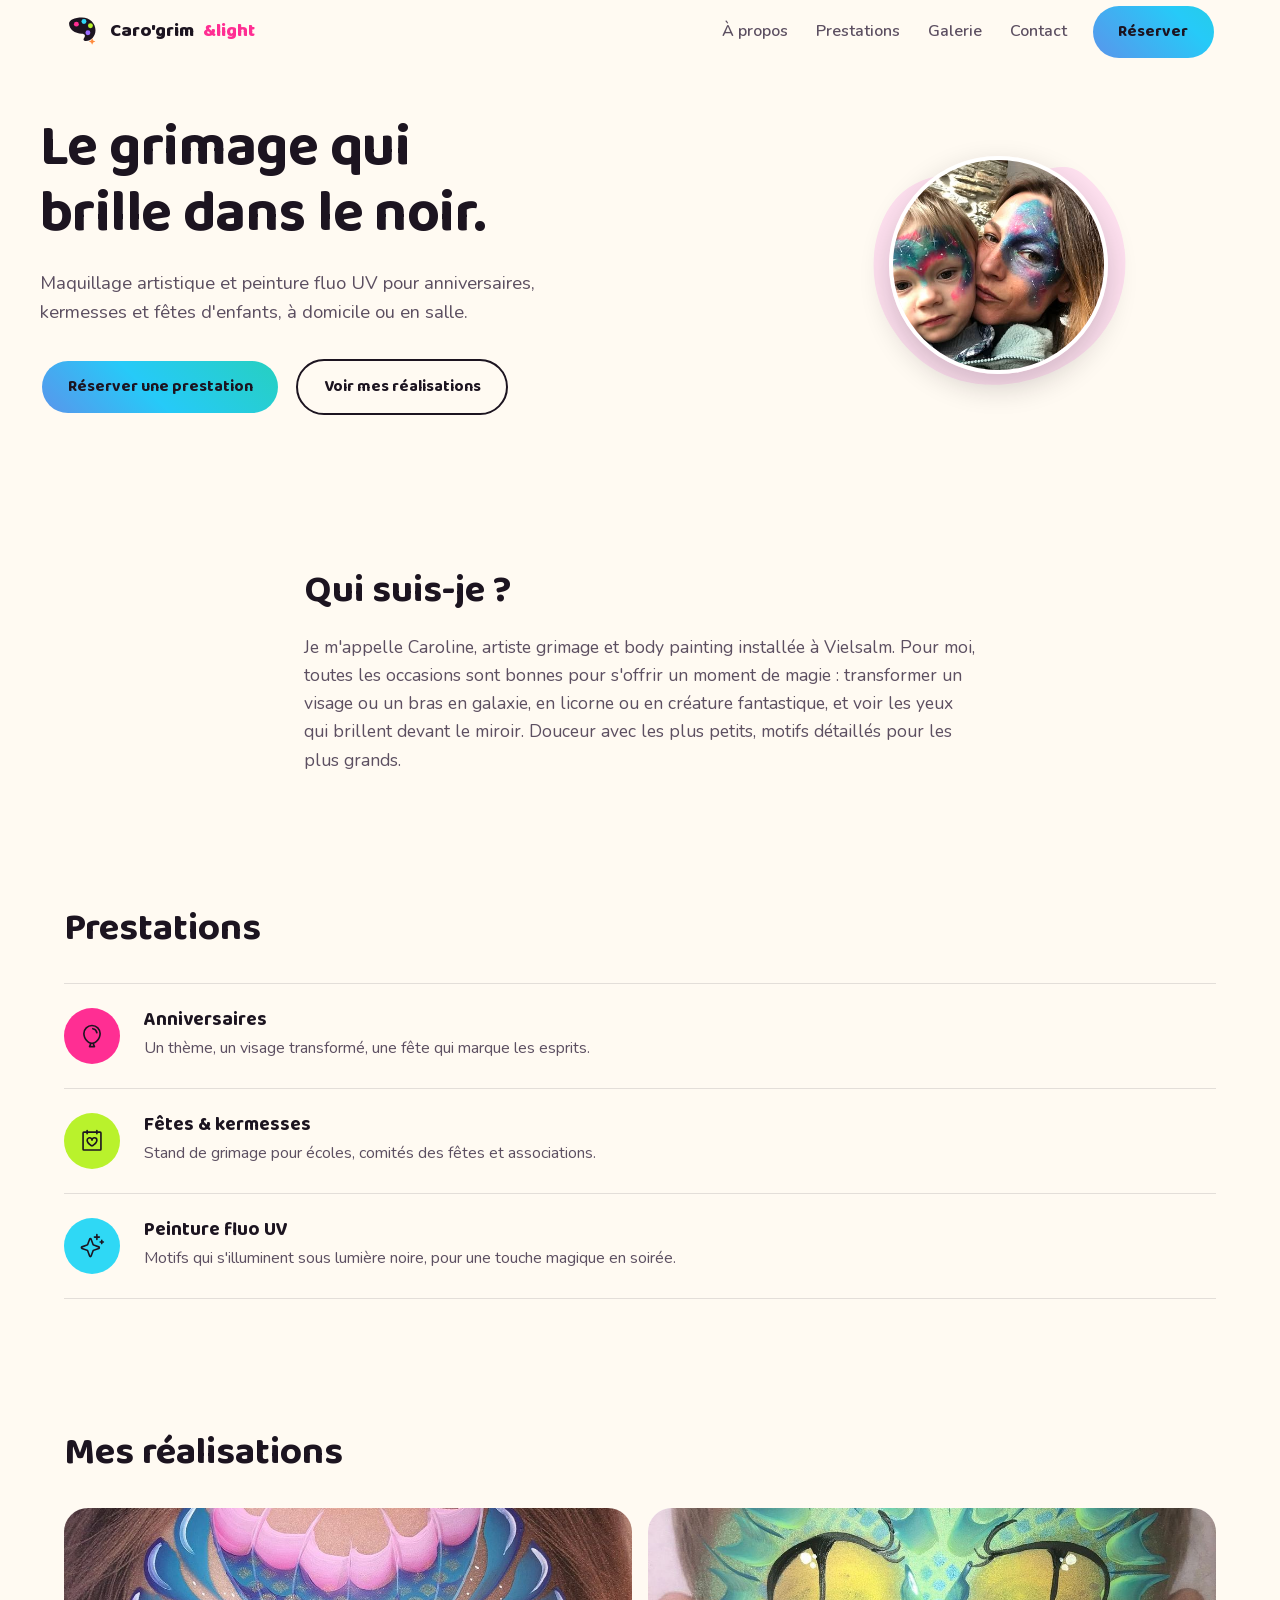
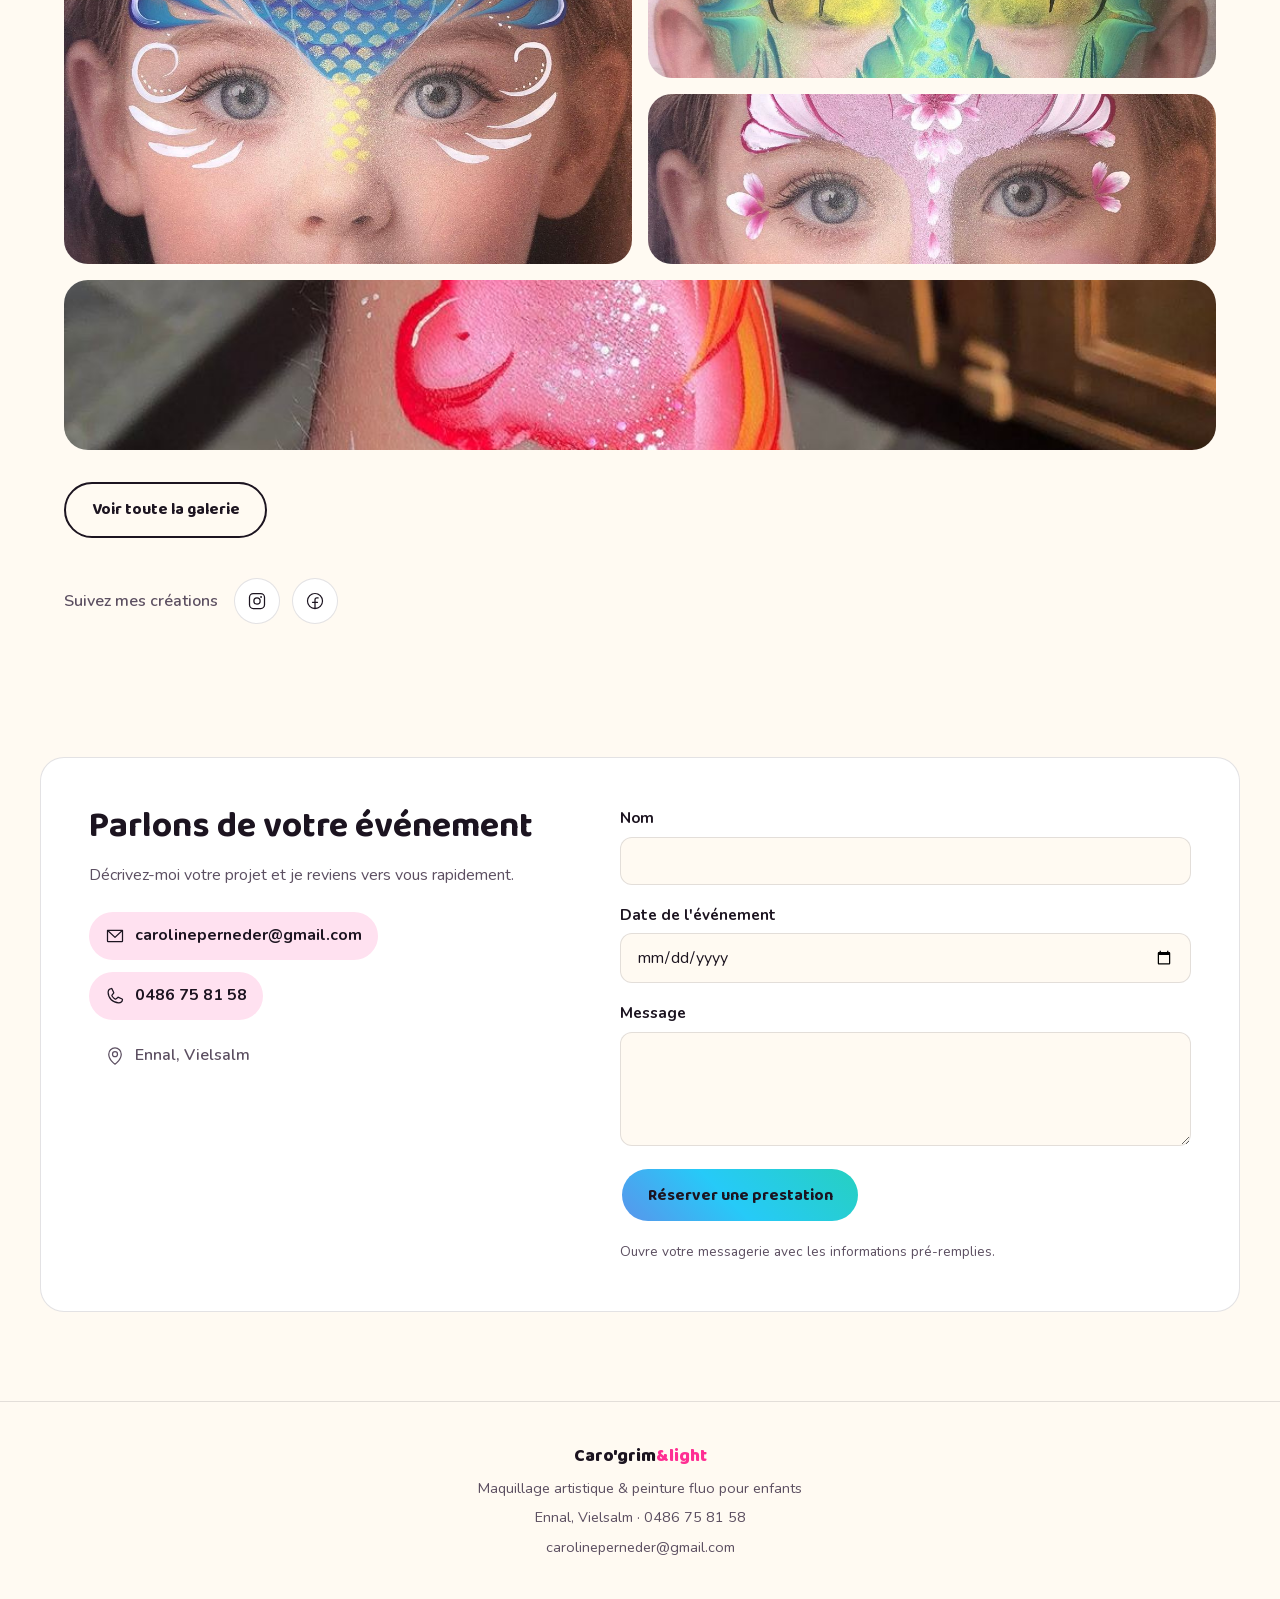
==== commit 7f305ee3: "Change les 4 photos d'aperçu de la section Réalisations Nouveaux visuels variés (sirène, dragon, cyg" ====
--- a/index.html
+++ b/index.html
@@ -96,17 +96,17 @@
     <div class="section-inner">
       <h2>Mes réalisations</h2>
       <div class="gallery-grid">
-        <button type="button" class="gallery-tile gallery-tile-a reveal lightbox-trigger" data-full="assets/images/gallery-sunflower-bubbles.jpg" data-caption="Maquillage bulles pastel sur le front d'une petite fille, devant des tournesols">
-          <img src="assets/images/gallery-sunflower-bubbles.jpg" alt="Maquillage bulles pastel sur le front d'une petite fille, devant des tournesols" loading="lazy">
+        <button type="button" class="gallery-tile gallery-tile-a reveal lightbox-trigger" data-full="assets/images/gallery/grim-015.jpg" data-caption="Sirène à écailles roses et bleues">
+          <img src="assets/images/gallery/grim-015.jpg" alt="Sirène à écailles roses et bleues" loading="lazy">
         </button>
-        <button type="button" class="gallery-tile gallery-tile-b reveal lightbox-trigger" data-full="assets/images/gallery-unicorn-arm.jpg" data-caption="Licorne peinte sur un avant-bras">
-          <img src="assets/images/gallery-unicorn-arm.jpg" alt="Licorne peinte sur un avant-bras" loading="lazy">
+        <button type="button" class="gallery-tile gallery-tile-b reveal lightbox-trigger" data-full="assets/images/gallery/grim-023.jpg" data-caption="Dragon à écailles vertes, yeux jaunes">
+          <img src="assets/images/gallery/grim-023.jpg" alt="Dragon à écailles vertes, yeux jaunes" loading="lazy">
         </button>
-        <button type="button" class="gallery-tile gallery-tile-c reveal lightbox-trigger" data-full="assets/images/gallery-tribal-wave.jpg" data-caption="Motif tribal bleu près de l'œil">
-          <img src="assets/images/gallery-tribal-wave.jpg" alt="Motif tribal bleu près de l'œil" loading="lazy">
+        <button type="button" class="gallery-tile gallery-tile-c reveal lightbox-trigger" data-full="assets/images/gallery/grim-030.jpg" data-caption="Cygne rose aux ailes déployées">
+          <img src="assets/images/gallery/grim-030.jpg" alt="Cygne rose aux ailes déployées" loading="lazy">
         </button>
-        <button type="button" class="gallery-tile gallery-tile-d reveal lightbox-trigger" data-full="assets/images/gallery-galaxy-child.jpg" data-caption="Maquillage galaxie sur le visage d'un enfant">
-          <img src="assets/images/gallery-galaxy-child.jpg" alt="Maquillage galaxie sur le visage d'un enfant" loading="lazy">
+        <button type="button" class="gallery-tile gallery-tile-d reveal lightbox-trigger" data-full="assets/images/gallery/grim-062.jpg" data-caption="Phénix orange et rose sur le bras">
+          <img src="assets/images/gallery/grim-062.jpg" alt="Phénix orange et rose sur le bras" loading="lazy">
         </button>
       </div>
       <a class="btn btn-ghost gallery-cta" href="galerie.html">Voir toute la galerie</a>
--- a/styles.css
+++ b/styles.css
@@ -129,19 +129,37 @@
 .btn:active { transform: translateY(1px) scale(0.98); }
 
 .btn-primary {
-  background: linear-gradient(90deg, #ff2e93, #ff8a3d, #b9f22c, #2fd8f5, #9a6bff, #ff2e93);
-  background-size: 220% 100%;
-  background-position: 0% 0%;
+  background: transparent;
   color: #1c1420;
-  transition: transform 0.15s ease, box-shadow 0.2s ease, background-position 0.5s ease;
+  position: relative;
+  overflow: hidden;
+  isolation: isolate;
+  box-shadow: 0 0 0 0 rgba(143, 64, 248, .5), 0 0 0 0 rgba(39, 200, 255, .5);
+  transition: transform 0.2s ease, box-shadow 0.2s ease;
+}
+.btn-primary::after {
+  content: '';
+  width: 400px;
+  height: 400px;
+  position: absolute;
+  top: -177px;
+  left: -100px;
+  background-image: linear-gradient(225deg, #27d86c 0%, #26caf8 50%, #c625d0 100%);
+  z-index: -1;
+  transition: transform 0.5s ease;
+}
+.btn-primary:hover::after {
+  transform: rotate(150deg);
 }
 .btn-primary:hover {
-  box-shadow: 0 8px 20px rgb(var(--shadow-color) / 0.22);
-  transform: translateY(-2px);
-  background-position: 100% 0%;
+  transform: translateY(-6px);
+  box-shadow: 10px -10px 25px 0px rgba(143, 64, 248, .25), -10px 10px 25px 0px rgba(39, 200, 255, .25);
 }
 @media (prefers-reduced-motion: reduce) {
-  .btn-primary { transition: box-shadow 0.2s ease; }
+  .btn-primary,
+  .btn-primary::after { transition: none; }
+  .btn-primary:hover { transform: none; }
+  .btn-primary:hover::after { transform: none; }
 }
 
 .btn-ghost {
